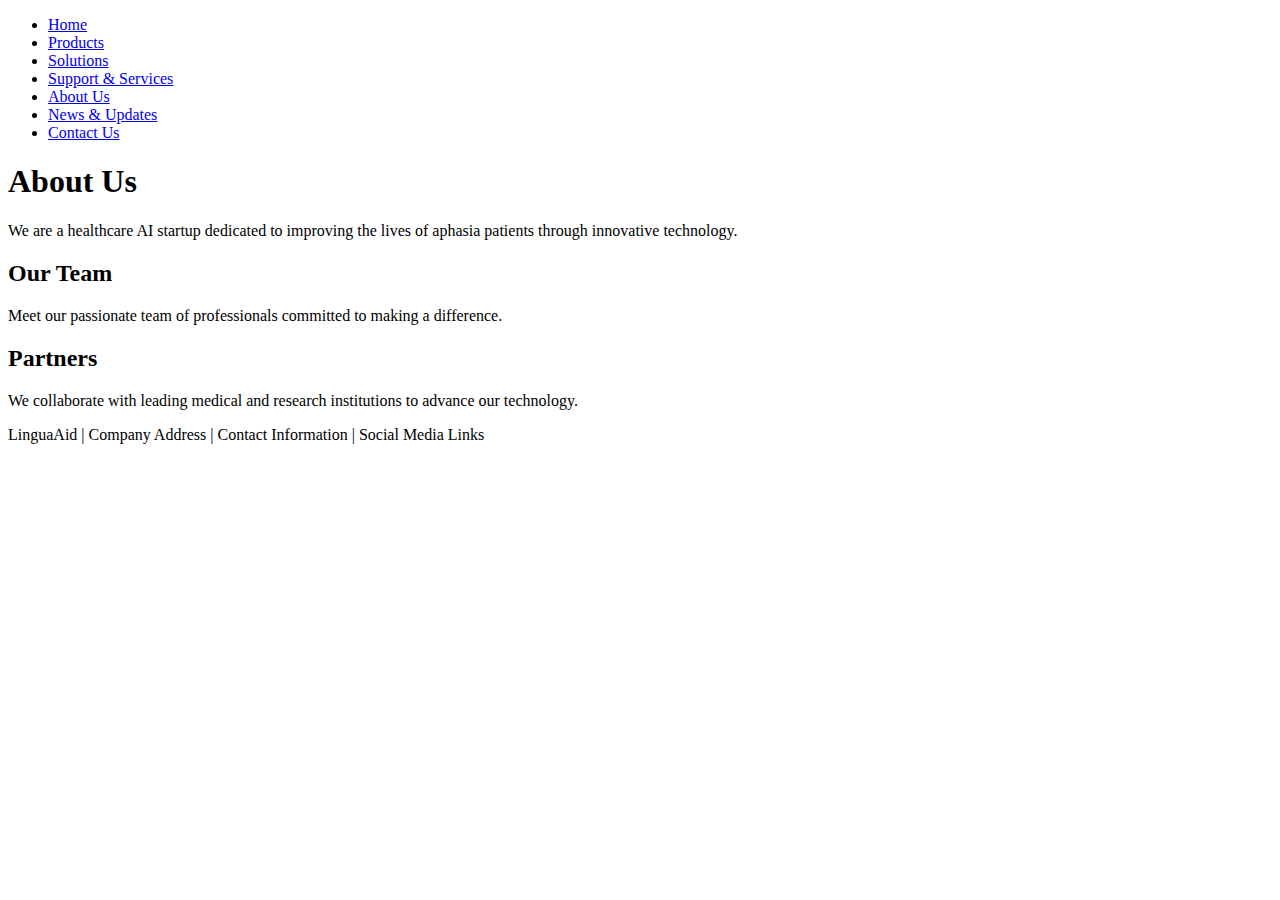
==== aboutus.html @ da6d15d7 "Update aboutus.html" ====
<!DOCTYPE html>
<html lang="en">
<head>
    <meta charset="UTF-8">
    <meta name="viewport" content="width=device-width, initial-scale=1.0">
    <title>About Us - LinguaAid</title>
    <link rel="stylesheet" href="css/styles.css">
</head>
<body>
    <header>
        <nav>
            <ul>
                <li><a href="index.html">Home</a></li>
                <li><a href="products.html">Products</a></li>
                <li><a href="solutions.html">Solutions</a></li>
                <li><a href="support.html">Support & Services</a></li>
                <li><a href="aboutus.html">About Us</a></li>
                <li><a href="news.html">News & Updates</a></li>
                <li><a href="contact.html">Contact Us</a></li>
            </ul>
        </nav>
    </header>
    <main>
        <section class="team-introduction">
            <h1>About Us</h1>
            <p>We are a healthcare AI startup dedicated to improving the lives of aphasia patients through innovative technology.</p>
            <h2>Our Team</h2>
            <p>Meet our passionate team of professionals committed to making a difference.</p>
            <!-- Add team member profiles here -->
        </section>
        <section class="partners">
            <h2>Partners</h2>
            <p>We collaborate with leading medical and research institutions to advance our technology.</p>
            <!-- Add partner logos here -->
        </section>
    </main>
    <footer>
        <p>LinguaAid | Company Address | Contact Information | Social Media Links</p>
    </footer>
</body>
</html>
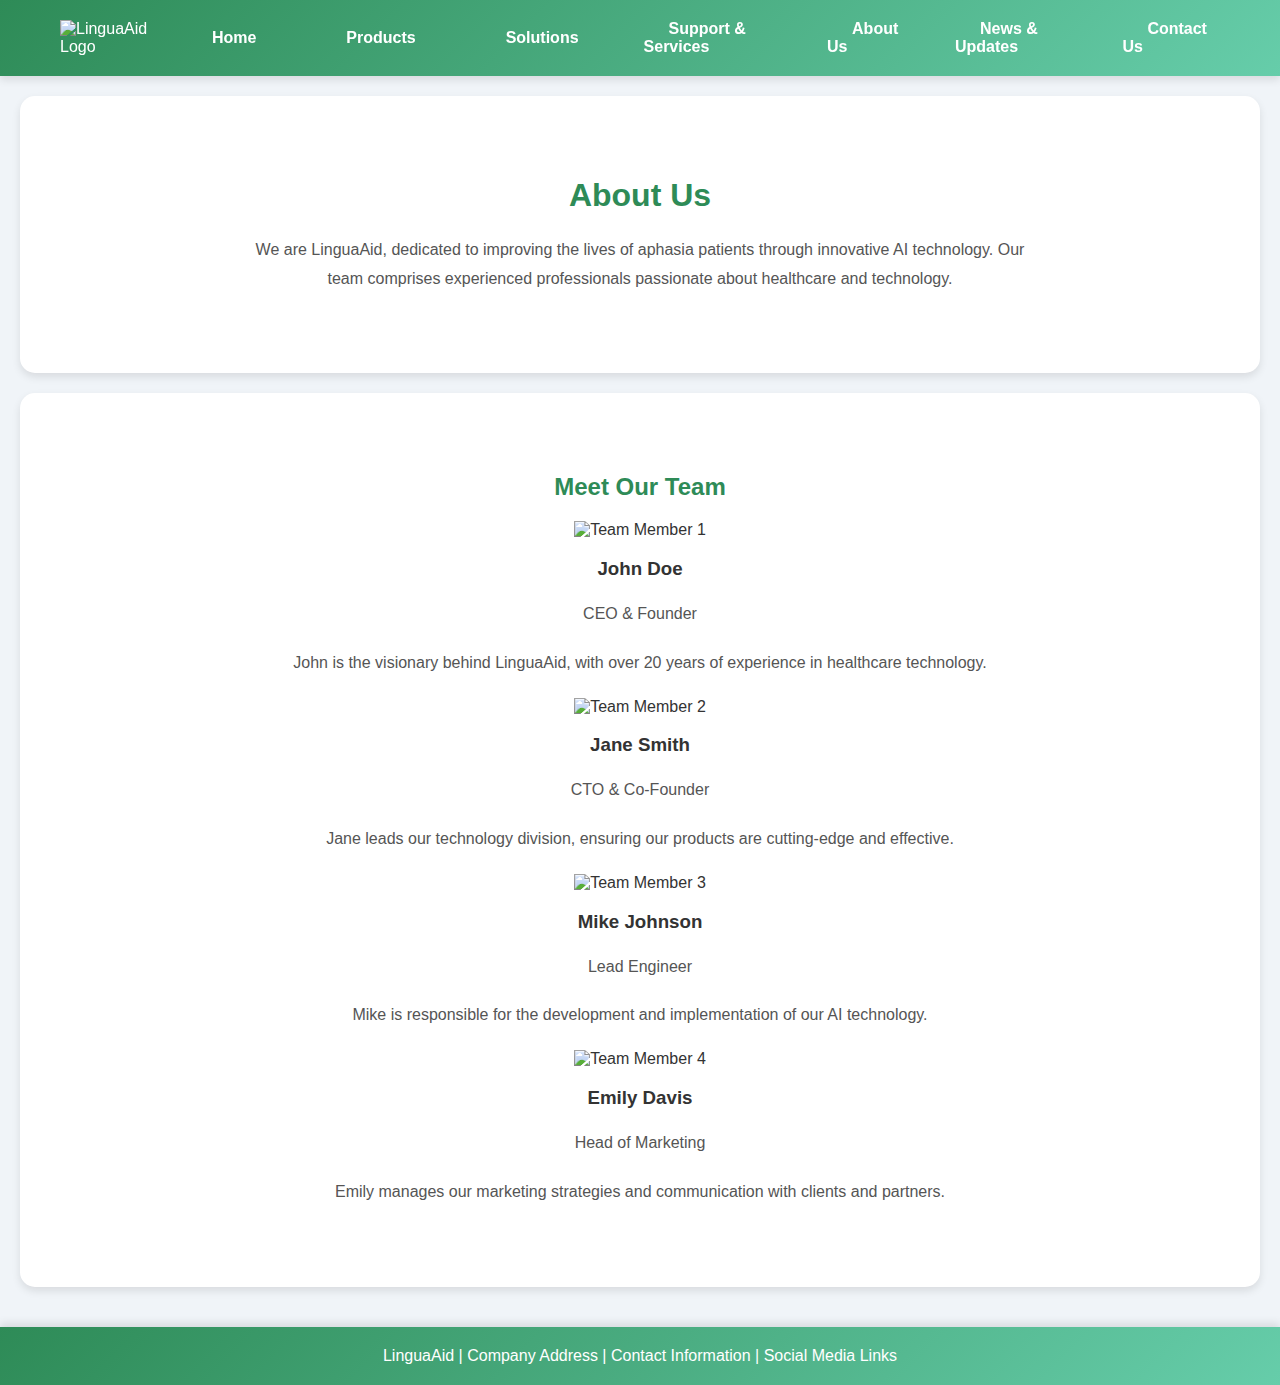
==== commit f0c4b240: "Update aboutus.html" ====
--- a/aboutus.html
+++ b/aboutus.html
@@ -8,6 +8,9 @@
 </head>
 <body>
     <header>
+        <div class="logo">
+            <img src="images/logo.png" alt="LinguaAid Logo">
+        </div>
         <nav>
             <ul>
                 <li><a href="index.html">Home</a></li>
@@ -21,17 +24,36 @@
         </nav>
     </header>
     <main>
-        <section class="team-introduction">
+        <section class="about-us">
             <h1>About Us</h1>
-            <p>We are a healthcare AI startup dedicated to improving the lives of aphasia patients through innovative technology.</p>
-            <h2>Our Team</h2>
-            <p>Meet our passionate team of professionals committed to making a difference.</p>
-            <!-- Add team member profiles here -->
+            <p>We are LinguaAid, dedicated to improving the lives of aphasia patients through innovative AI technology. Our team comprises experienced professionals passionate about healthcare and technology.</p>
         </section>
-        <section class="partners">
-            <h2>Partners</h2>
-            <p>We collaborate with leading medical and research institutions to advance our technology.</p>
-            <!-- Add partner logos here -->
+        <section class="team">
+            <h2>Meet Our Team</h2>
+            <div class="team-member">
+                <img src="images/team-member1.jpg" alt="Team Member 1">
+                <h3>John Doe</h3>
+                <p>CEO & Founder</p>
+                <p>John is the visionary behind LinguaAid, with over 20 years of experience in healthcare technology.</p>
+            </div>
+            <div class="team-member">
+                <img src="images/team-member2.jpg" alt="Team Member 2">
+                <h3>Jane Smith</h3>
+                <p>CTO & Co-Founder</p>
+                <p>Jane leads our technology division, ensuring our products are cutting-edge and effective.</p>
+            </div>
+            <div class="team-member">
+                <img src="images/team-member3.jpg" alt="Team Member 3">
+                <h3>Mike Johnson</h3>
+                <p>Lead Engineer</p>
+                <p>Mike is responsible for the development and implementation of our AI technology.</p>
+            </div>
+            <div class="team-member">
+                <img src="images/team-member4.jpg" alt="Team Member 4">
+                <h3>Emily Davis</h3>
+                <p>Head of Marketing</p>
+                <p>Emily manages our marketing strategies and communication with clients and partners.</p>
+            </div>
         </section>
     </main>
     <footer>
--- a/css/styles.css
+++ b/css/styles.css
@@ -0,0 +1,207 @@
+/* General styles for body and text */
+body {
+    font-family: 'Roboto', sans-serif;
+    margin: 0;
+    padding: 0;
+    background-color: #f0f4f8;
+    color: #333;
+}
+
+/* Header styles including logo and navigation */
+header {
+    background: linear-gradient(135deg, #2e8b57, #66cdaa); /* Sea green */
+    color: white;
+    padding: 20px 40px;
+    box-shadow: 0 4px 8px rgba(0, 0, 0, 0.1);
+    display: flex;
+    justify-content: space-between;
+    align-items: center;
+    position: sticky;
+    top: 0;
+    z-index: 1000;
+}
+
+.logo img {
+    max-height: 60px;
+    margin-left: 20px;
+}
+
+nav ul {
+    list-style-type: none;
+    margin: 0;
+    padding: 0;
+    display: flex;
+    align-items: center;
+}
+
+nav ul li {
+    margin: 0 20px;
+}
+
+nav ul li a {
+    color: white;
+    text-decoration: none;
+    font-weight: bold;
+    padding: 10px 25px;
+    border-radius: 30px;
+    transition: background-color 0.3s, color 0.3s, transform 0.3s;
+}
+
+nav ul li a:hover {
+    background-color: white;
+    color: #2e8b57;
+    transform: scale(1.1);
+}
+
+/* Section styles for main content */
+section {
+    padding: 60px 20px;
+    text-align: center;
+    background-color: white;
+    margin: 20px;
+    border-radius: 15px;
+    box-shadow: 0 4px 8px rgba(0, 0, 0, 0.1);
+    transition: transform 0.3s, box-shadow 0.3s;
+}
+
+section:hover {
+    transform: translateY(-10px);
+    box-shadow: 0 8px 16px rgba(0, 0, 0, 0.1);
+}
+
+section h1, section h2 {
+    color: #2e8b57;
+}
+
+section p {
+    color: #555;
+    line-height: 1.8;
+    margin: 20px 0;
+    max-width: 800px;
+    margin-left: auto;
+    margin-right: auto;
+}
+
+/* Footer styles */
+footer {
+    background: linear-gradient(135deg, #2e8b57, #66cdaa); /* Sea green */
+    color: white;
+    text-align: center;
+    padding: 20px 0;
+    margin-top: 40px;
+    box-shadow: 0 -4px 8px rgba(0, 0, 0, 0.1);
+}
+
+footer p {
+    margin: 0;
+    padding: 0;
+}
+
+/* Image styles for banners and product images */
+.banner img, .product img, .solution img {
+    max-width: 100%;
+    height: auto;
+    border-radius: 15px;
+    box-shadow: 0 6px 12px rgba(0, 0, 0, 0.1);
+    transition: transform 0.3s;
+}
+
+.banner img:hover, .product img:hover, .solution img:hover {
+    transform: scale(1.05);
+}
+
+/* Form styles */
+form {
+    display: flex;
+    flex-direction: column;
+    align-items: center;
+    margin: 20px 0;
+}
+
+form label {
+    margin-top: 10px;
+    color: #2e8b57;
+    font-weight: bold;
+}
+
+form input, form textarea {
+    margin-top: 5px;
+    padding: 15px;
+    width: 80%;
+    max-width: 600px;
+    border: 1px solid #ddd;
+    border-radius: 10px;
+    box-shadow: inset 0 1px 3px rgba(0, 0, 0, 0.1);
+    transition: border 0.3s, box-shadow 0.3s;
+}
+
+form input:focus, form textarea:focus {
+    border: 1px solid #2e8b57;
+    box-shadow: 0 0 5px rgba(46, 139, 87, 0.5);
+}
+
+form button {
+    margin-top: 20px;
+    padding: 15px 30px;
+    background-color: #2e8b57;
+    color: white;
+    border: none;
+    border-radius: 30px;
+    cursor: pointer;
+    transition: background-color 0.3s, transform 0.3s, box-shadow 0.3s;
+}
+
+form button:hover {
+    background-color: #66cdaa;
+    transform: translateY(-5px);
+    box-shadow: 0 6px 12px rgba(0, 0, 0, 0.1);
+}
+
+/* Additional styling for sections */
+.overview, .core-technology, .product-showcase, .testimonials, .product-overview, .key-features, .usage-guide, .medical-solutions, .home-solutions, .technical-support, .service-network, .download-center, .team-introduction, .partners, .news, .contact-information, .online-inquiry {
+    background: #fff;
+    border-radius: 15px;
+    padding: 40px;
+    box-shadow: 0 4px 8px rgba(0, 0, 0, 0.1);
+    transition: transform 0.3s, box-shadow 0.3s;
+}
+
+.overview:hover, .core-technology:hover, .product-showcase:hover, .testimonials:hover, .product-overview:hover, .key-features:hover, .usage-guide:hover, .medical-solutions:hover, .home-solutions:hover, .technical-support:hover, .service-network:hover, .download-center:hover, .team-introduction:hover, .partners:hover, .news:hover, .contact-information:hover, .online-inquiry:hover {
+    transform: translateY(-10px);
+    box-shadow: 0 8px 16px rgba(0, 0, 0, 0.1);
+}
+
+/* Animations */
+@keyframes fadeInUp {
+    from {
+        opacity: 0;
+        transform: translateY(20px);
+    }
+    to {
+        opacity: 1;
+        transform: translateY(0);
+    }
+}
+
+section {
+    animation: fadeInUp 0.6s ease-in-out;
+}
+
+/* Advanced hover effects */
+nav ul li a::before {
+    content: "";
+    position: absolute;
+    width: 100%;
+    height: 2px;
+    bottom: 0;
+    left: 0;
+    background-color: #2e8b57;
+    visibility: hidden;
+    transform: scaleX(0);
+    transition: all 0.3s ease-in-out;
+}
+
+nav ul li a:hover::before {
+    visibility: visible;
+    transform: scaleX
+}
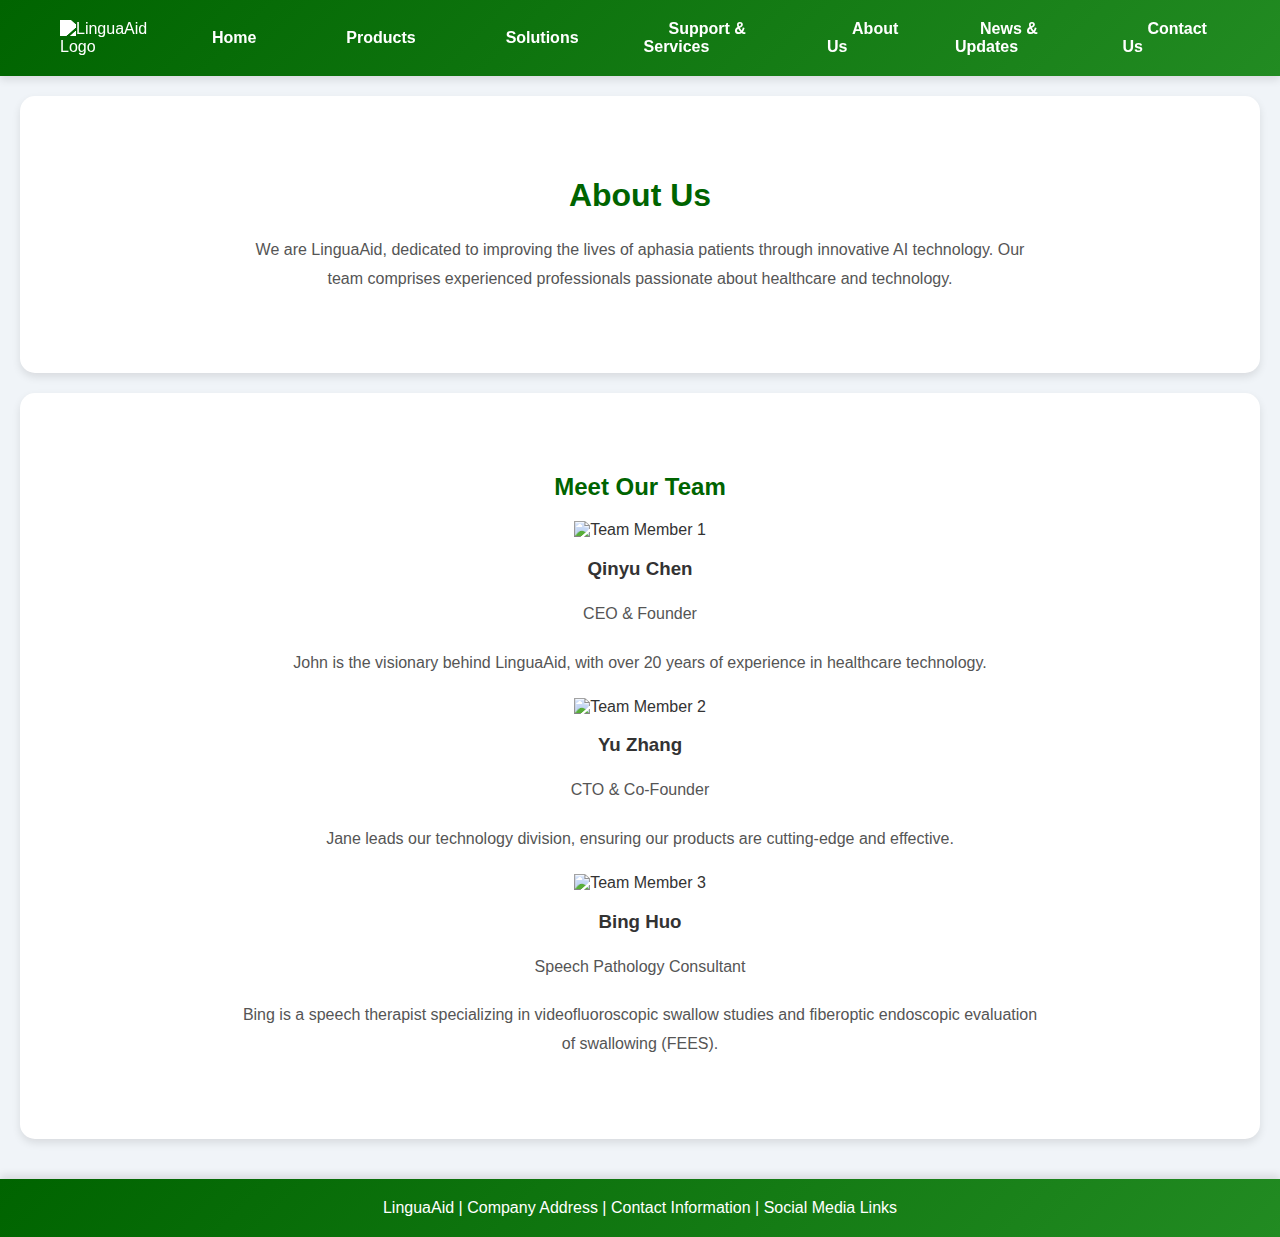
==== commit 3483193b: "Update aboutus.html" ====
--- a/aboutus.html
+++ b/aboutus.html
@@ -32,27 +32,21 @@
             <h2>Meet Our Team</h2>
             <div class="team-member">
                 <img src="images/team-member1.jpg" alt="Team Member 1">
-                <h3>John Doe</h3>
+                <h3>Qinyu Chen</h3>
                 <p>CEO & Founder</p>
                 <p>John is the visionary behind LinguaAid, with over 20 years of experience in healthcare technology.</p>
             </div>
             <div class="team-member">
                 <img src="images/team-member2.jpg" alt="Team Member 2">
-                <h3>Jane Smith</h3>
+                <h3>Yu Zhang</h3>
                 <p>CTO & Co-Founder</p>
                 <p>Jane leads our technology division, ensuring our products are cutting-edge and effective.</p>
             </div>
             <div class="team-member">
                 <img src="images/team-member3.jpg" alt="Team Member 3">
-                <h3>Mike Johnson</h3>
-                <p>Lead Engineer</p>
-                <p>Mike is responsible for the development and implementation of our AI technology.</p>
-            </div>
-            <div class="team-member">
-                <img src="images/team-member4.jpg" alt="Team Member 4">
-                <h3>Emily Davis</h3>
-                <p>Head of Marketing</p>
-                <p>Emily manages our marketing strategies and communication with clients and partners.</p>
+                <h3>Bing Huo</h3>
+                <p>Speech Pathology Consultant</p>
+                <p>Bing is a speech therapist specializing in videofluoroscopic swallow studies and fiberoptic endoscopic evaluation of swallowing (FEES).</p>
             </div>
         </section>
     </main>
--- a/css/styles.css
+++ b/css/styles.css
@@ -9,7 +9,7 @@
 
 /* Header styles including logo and navigation */
 header {
-    background: linear-gradient(135deg, #2e8b57, #66cdaa); /* Sea green */
+    background: linear-gradient(135deg, #006400, #228b22); /* Dark green */
     color: white;
     padding: 20px 40px;
     box-shadow: 0 4px 8px rgba(0, 0, 0, 0.1);
@@ -24,6 +24,7 @@
 .logo img {
     max-height: 60px;
     margin-left: 20px;
+    filter: brightness(0) invert(1); /* Adjust logo to blend with dark background */
 }
 
 nav ul {
@@ -49,7 +50,7 @@
 
 nav ul li a:hover {
     background-color: white;
-    color: #2e8b57;
+    color: #006400;
     transform: scale(1.1);
 }
 
@@ -70,7 +71,7 @@
 }
 
 section h1, section h2 {
-    color: #2e8b57;
+    color: #006400;
 }
 
 section p {
@@ -84,7 +85,7 @@
 
 /* Footer styles */
 footer {
-    background: linear-gradient(135deg, #2e8b57, #66cdaa); /* Sea green */
+    background: linear-gradient(135deg, #006400, #228b22); /* Dark green */
     color: white;
     text-align: center;
     padding: 20px 0;
@@ -120,7 +121,7 @@
 
 form label {
     margin-top: 10px;
-    color: #2e8b57;
+    color: #006400;
     font-weight: bold;
 }
 
@@ -136,14 +137,14 @@
 }
 
 form input:focus, form textarea:focus {
-    border: 1px solid #2e8b57;
-    box-shadow: 0 0 5px rgba(46, 139, 87, 0.5);
+    border: 1px solid #006400;
+    box-shadow: 0 0 5px rgba(0, 100, 0, 0.5);
 }
 
 form button {
     margin-top: 20px;
     padding: 15px 30px;
-    background-color: #2e8b57;
+    background-color: #006400;
     color: white;
     border: none;
     border-radius: 30px;
@@ -152,7 +153,7 @@
 }
 
 form button:hover {
-    background-color: #66cdaa;
+    background-color: #228b22;
     transform: translateY(-5px);
     box-shadow: 0 6px 12px rgba(0, 0, 0, 0.1);
 }
@@ -195,13 +196,10 @@
     height: 2px;
     bottom: 0;
     left: 0;
-    background-color: #2e8b57;
+    background-color: #006400;
     visibility: hidden;
     transform: scaleX(0);
     transition: all 0.3s ease-in-out;
 }
 
-nav ul li a:hover::before {
-    visibility: visible;
-    transform: scaleX
-}
+nav ul li a:hover
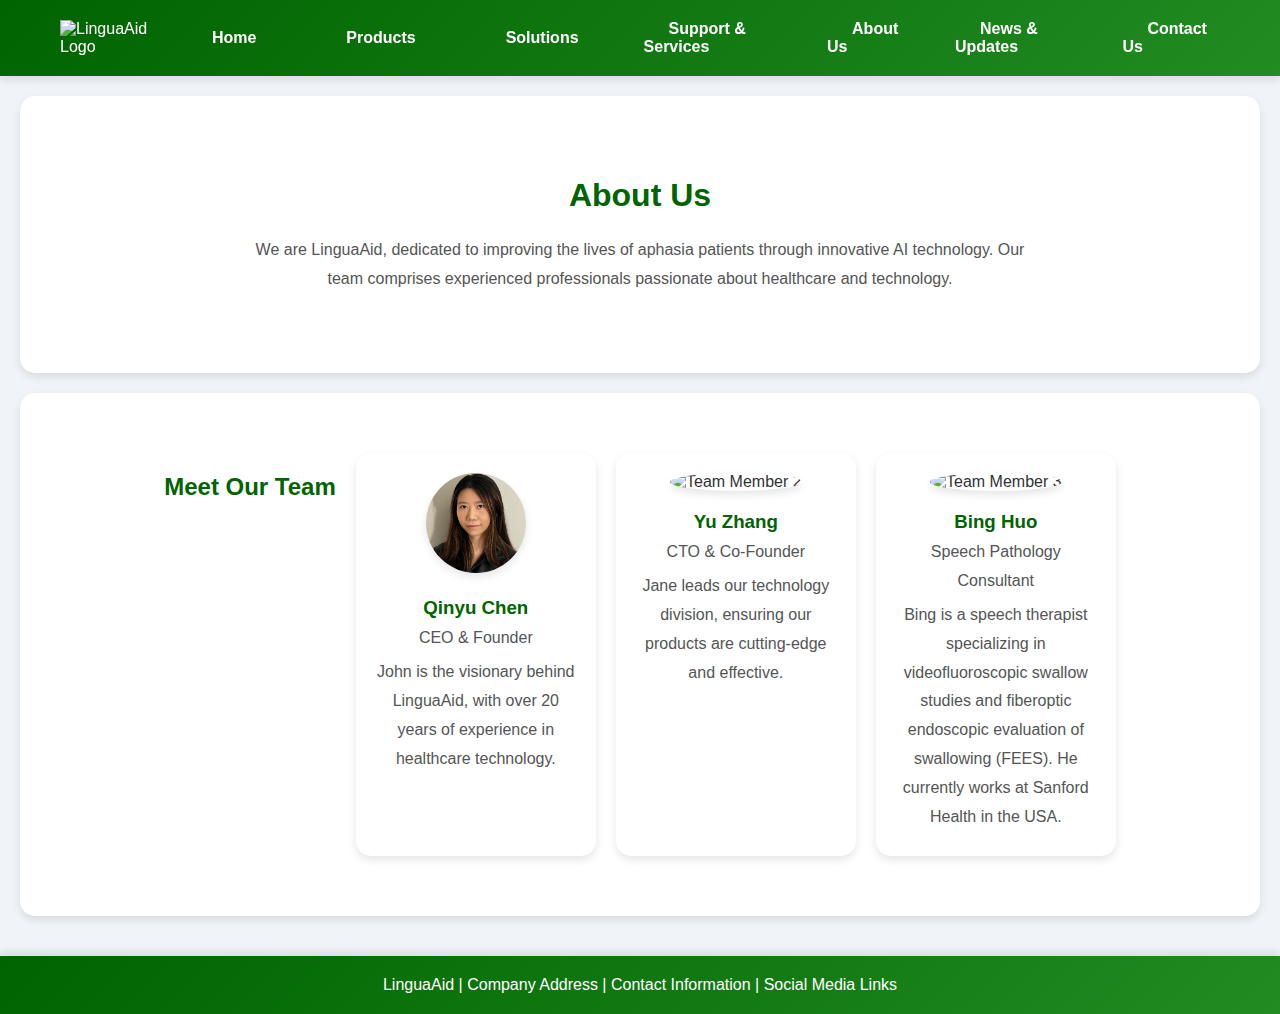
==== commit 1d991270: "Update aboutus.html" ====
--- a/aboutus.html
+++ b/aboutus.html
@@ -31,7 +31,7 @@
         <section class="team">
             <h2>Meet Our Team</h2>
             <div class="team-member">
-                <img src="images/team-member1.jpg" alt="Team Member 1">
+                <img src="images/qinyuchen.jpg" alt="Team Member 1">
                 <h3>Qinyu Chen</h3>
                 <p>CEO & Founder</p>
                 <p>John is the visionary behind LinguaAid, with over 20 years of experience in healthcare technology.</p>
@@ -46,7 +46,7 @@
                 <img src="images/team-member3.jpg" alt="Team Member 3">
                 <h3>Bing Huo</h3>
                 <p>Speech Pathology Consultant</p>
-                <p>Bing is a speech therapist specializing in videofluoroscopic swallow studies and fiberoptic endoscopic evaluation of swallowing (FEES).</p>
+                <p>Bing is a speech therapist specializing in videofluoroscopic swallow studies and fiberoptic endoscopic evaluation of swallowing (FEES). He currently works at Sanford Health in the USA.</p>
             </div>
         </section>
     </main>
--- a/css/styles.css
+++ b/css/styles.css
@@ -24,7 +24,6 @@
 .logo img {
     max-height: 60px;
     margin-left: 20px;
-    filter: brightness(0) invert(1); /* Adjust logo to blend with dark background */
 }
 
 nav ul {
@@ -81,6 +80,48 @@
     max-width: 800px;
     margin-left: auto;
     margin-right: auto;
+}
+
+/* Team section */
+.team {
+    display: flex;
+    flex-wrap: wrap;
+    justify-content: center;
+    gap: 20px;
+}
+
+.team-member {
+    background: white;
+    border-radius: 15px;
+    padding: 20px;
+    width: 200px;
+    box-shadow: 0 4px 8px rgba(0, 0, 0, 0.1);
+    transition: transform 0.3s, box-shadow 0.3s;
+    text-align: center;
+}
+
+.team-member img {
+    border-radius: 50%;
+    width: 100px;
+    height: 100px;
+    object-fit: cover;
+    box-shadow: 0 4px 8px rgba(0, 0, 0, 0.1);
+    margin-bottom: 10px;
+}
+
+.team-member:hover {
+    transform: translateY(-10px);
+    box-shadow: 0 8px 16px rgba(0, 0, 0, 0.1);
+}
+
+.team-member h3 {
+    color: #006400;
+    margin: 10px 0 5px 0;
+}
+
+.team-member p {
+    color: #555;
+    margin: 5px 0;
 }
 
 /* Footer styles */
@@ -159,47 +200,4 @@
 }
 
 /* Additional styling for sections */
-.overview, .core-technology, .product-showcase, .testimonials, .product-overview, .key-features, .usage-guide, .medical-solutions, .home-solutions, .technical-support, .service-network, .download-center, .team-introduction, .partners, .news, .contact-information, .online-inquiry {
-    background: #fff;
-    border-radius: 15px;
-    padding: 40px;
-    box-shadow: 0 4px 8px rgba(0, 0, 0, 0.1);
-    transition: transform 0.3s, box-shadow 0.3s;
-}
-
-.overview:hover, .core-technology:hover, .product-showcase:hover, .testimonials:hover, .product-overview:hover, .key-features:hover, .usage-guide:hover, .medical-solutions:hover, .home-solutions:hover, .technical-support:hover, .service-network:hover, .download-center:hover, .team-introduction:hover, .partners:hover, .news:hover, .contact-information:hover, .online-inquiry:hover {
-    transform: translateY(-10px);
-    box-shadow: 0 8px 16px rgba(0, 0, 0, 0.1);
-}
-
-/* Animations */
-@keyframes fadeInUp {
-    from {
-        opacity: 0;
-        transform: translateY(20px);
-    }
-    to {
-        opacity: 1;
-        transform: translateY(0);
-    }
-}
-
-section {
-    animation: fadeInUp 0.6s ease-in-out;
-}
-
-/* Advanced hover effects */
-nav ul li a::before {
-    content: "";
-    position: absolute;
-    width: 100%;
-    height: 2px;
-    bottom: 0;
-    left: 0;
-    background-color: #006400;
-    visibility: hidden;
-    transform: scaleX(0);
-    transition: all 0.3s ease-in-out;
-}
-
-nav ul li a:hover
+.overview, .core-technology, .product-showcase, .testimonials, .product-over
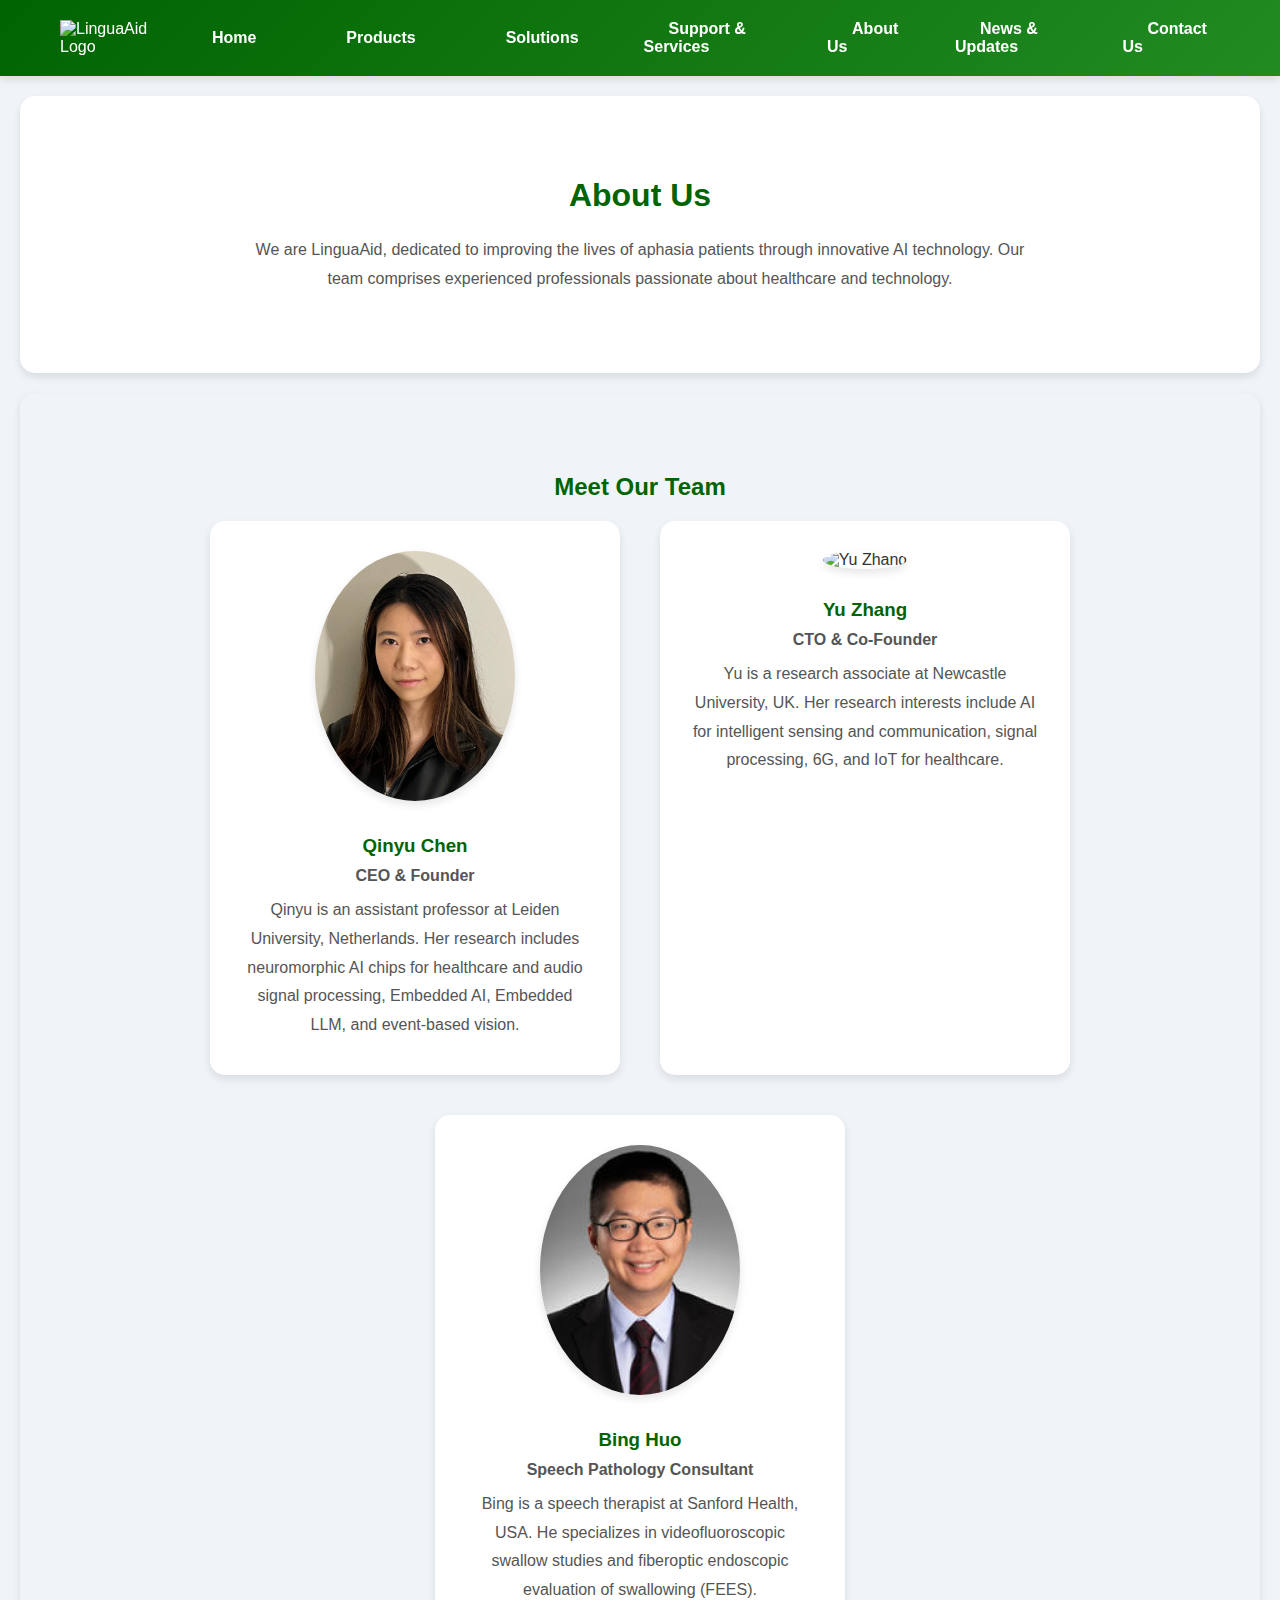
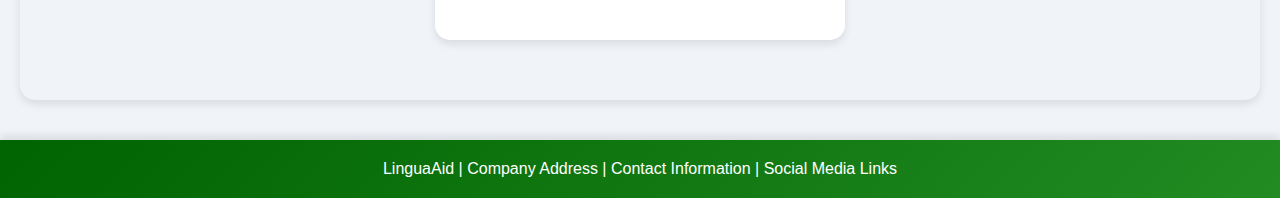
==== commit 956be0f5: "Update aboutus.html" ====
--- a/aboutus.html
+++ b/aboutus.html
@@ -30,23 +30,31 @@
         </section>
         <section class="team">
             <h2>Meet Our Team</h2>
-            <div class="team-member">
-                <img src="images/qinyuchen.jpg" alt="Team Member 1">
-                <h3>Qinyu Chen</h3>
-                <p>CEO & Founder</p>
-                <p>John is the visionary behind LinguaAid, with over 20 years of experience in healthcare technology.</p>
-            </div>
-            <div class="team-member">
-                <img src="images/team-member2.jpg" alt="Team Member 2">
-                <h3>Yu Zhang</h3>
-                <p>CTO & Co-Founder</p>
-                <p>Jane leads our technology division, ensuring our products are cutting-edge and effective.</p>
-            </div>
-            <div class="team-member">
-                <img src="images/team-member3.jpg" alt="Team Member 3">
-                <h3>Bing Huo</h3>
-                <p>Speech Pathology Consultant</p>
-                <p>Bing is a speech therapist specializing in videofluoroscopic swallow studies and fiberoptic endoscopic evaluation of swallowing (FEES). He currently works at Sanford Health in the USA.</p>
+            <div class="team-container">
+                <div class="team-member">
+                    <img src="images/qinyuchen.jpg" alt="Qinyu Chen">
+                    <div class="member-info">
+                        <h3>Qinyu Chen</h3>
+                        <p><strong>CEO & Founder</strong></p>
+                        <p>Qinyu is an assistant professor at Leiden University, Netherlands. Her research includes neuromorphic AI chips for healthcare and audio signal processing, Embedded AI, Embedded LLM, and event-based vision.</p>
+                    </div>
+                </div>
+                <div class="team-member">
+                    <img src="images/yuzhang.jpg" alt="Yu Zhang">
+                    <div class="member-info">
+                        <h3>Yu Zhang</h3>
+                        <p><strong>CTO & Co-Founder</strong></p>
+                        <p>Yu is a research associate at Newcastle University, UK. Her research interests include AI for intelligent sensing and communication, signal processing, 6G, and IoT for healthcare.</p>
+                    </div>
+                </div>
+                <div class="team-member">
+                    <img src="images/binghuo.jpg" alt="Bing Huo">
+                    <div class="member-info">
+                        <h3>Bing Huo</h3>
+                        <p><strong>Speech Pathology Consultant</strong></p>
+                        <p>Bing is a speech therapist at Sanford Health, USA. He specializes in videofluoroscopic swallow studies and fiberoptic endoscopic evaluation of swallowing (FEES).</p>
+                    </div>
+                </div>
             </div>
         </section>
     </main>
--- a/css/styles.css
+++ b/css/styles.css
@@ -84,17 +84,23 @@
 
 /* Team section */
 .team {
+    padding: 60px 20px;
+    text-align: center;
+    background-color: #f0f4f8;
+}
+
+.team-container {
     display: flex;
     flex-wrap: wrap;
     justify-content: center;
-    gap: 20px;
+    gap: 40px;
 }
 
 .team-member {
     background: white;
     border-radius: 15px;
-    padding: 20px;
-    width: 200px;
+    padding: 30px;
+    width: 350px; /* Increased width */
     box-shadow: 0 4px 8px rgba(0, 0, 0, 0.1);
     transition: transform 0.3s, box-shadow 0.3s;
     text-align: center;
@@ -102,11 +108,11 @@
 
 .team-member img {
     border-radius: 50%;
-    width: 100px;
-    height: 100px;
+    width: 200px; /* Increased size */
+    height: 250px; /* Increased size */
     object-fit: cover;
     box-shadow: 0 4px 8px rgba(0, 0, 0, 0.1);
-    margin-bottom: 10px;
+    margin-bottom: 20px;
 }
 
 .team-member:hover {
@@ -196,8 +202,4 @@
 form button:hover {
     background-color: #228b22;
     transform: translateY(-5px);
-    box-shadow: 0 6px 12px rgba(0, 0, 0, 0.1);
-}
-
-/* Additional styling for sections */
-.overview, .core-technology, .product-showcase, .testimonials, .product-over
+    box-shadow: 0 6
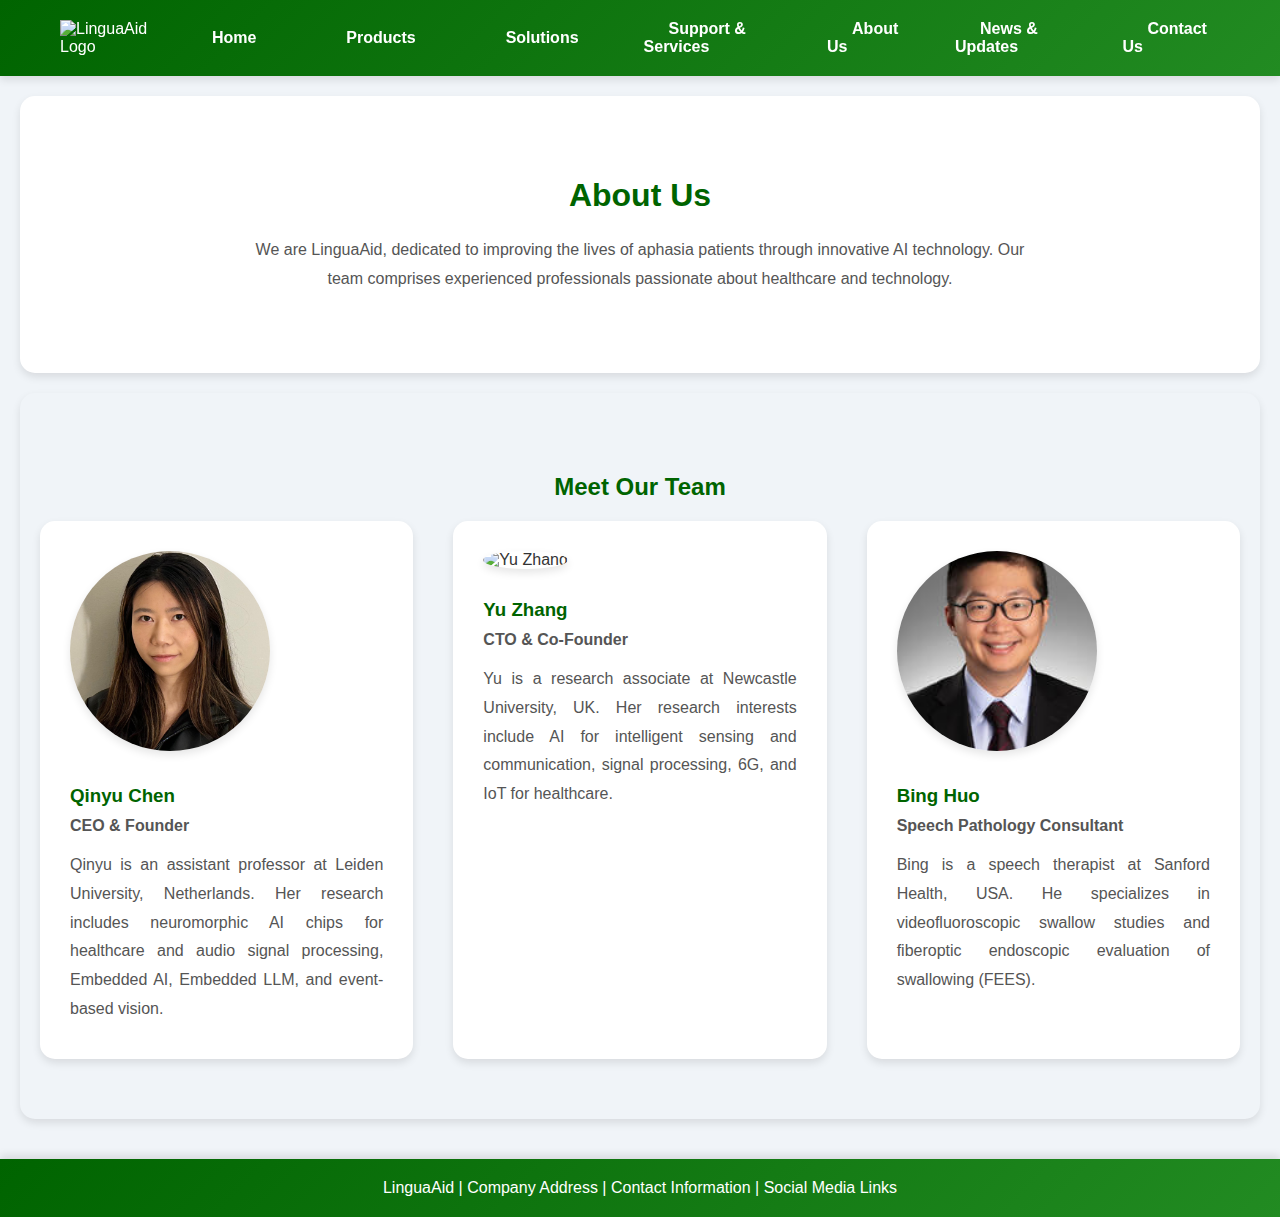
==== commit f826577c: "Update aboutus.html" ====
--- a/aboutus.html
+++ b/aboutus.html
@@ -33,27 +33,21 @@
             <div class="team-container">
                 <div class="team-member">
                     <img src="images/qinyuchen.jpg" alt="Qinyu Chen">
-                    <div class="member-info">
-                        <h3>Qinyu Chen</h3>
-                        <p><strong>CEO & Founder</strong></p>
-                        <p>Qinyu is an assistant professor at Leiden University, Netherlands. Her research includes neuromorphic AI chips for healthcare and audio signal processing, Embedded AI, Embedded LLM, and event-based vision.</p>
-                    </div>
+                    <h3>Qinyu Chen</h3>
+                    <p><strong>CEO & Founder</strong></p>
+                    <p>Qinyu is an assistant professor at Leiden University, Netherlands. Her research includes neuromorphic AI chips for healthcare and audio signal processing, Embedded AI, Embedded LLM, and event-based vision.</p>
                 </div>
                 <div class="team-member">
                     <img src="images/yuzhang.jpg" alt="Yu Zhang">
-                    <div class="member-info">
-                        <h3>Yu Zhang</h3>
-                        <p><strong>CTO & Co-Founder</strong></p>
-                        <p>Yu is a research associate at Newcastle University, UK. Her research interests include AI for intelligent sensing and communication, signal processing, 6G, and IoT for healthcare.</p>
-                    </div>
+                    <h3>Yu Zhang</h3>
+                    <p><strong>CTO & Co-Founder</strong></p>
+                    <p>Yu is a research associate at Newcastle University, UK. Her research interests include AI for intelligent sensing and communication, signal processing, 6G, and IoT for healthcare.</p>
                 </div>
                 <div class="team-member">
                     <img src="images/binghuo.jpg" alt="Bing Huo">
-                    <div class="member-info">
-                        <h3>Bing Huo</h3>
-                        <p><strong>Speech Pathology Consultant</strong></p>
-                        <p>Bing is a speech therapist at Sanford Health, USA. He specializes in videofluoroscopic swallow studies and fiberoptic endoscopic evaluation of swallowing (FEES).</p>
-                    </div>
+                    <h3>Bing Huo</h3>
+                    <p><strong>Speech Pathology Consultant</strong></p>
+                    <p>Bing is a speech therapist at Sanford Health, USA. He specializes in videofluoroscopic swallow studies and fiberoptic endoscopic evaluation of swallowing (FEES).</p>
                 </div>
             </div>
         </section>
--- a/css/styles.css
+++ b/css/styles.css
@@ -91,7 +91,6 @@
 
 .team-container {
     display: flex;
-    flex-wrap: wrap;
     justify-content: center;
     gap: 40px;
 }
@@ -100,16 +99,16 @@
     background: white;
     border-radius: 15px;
     padding: 30px;
-    width: 350px; /* Increased width */
+    width: 350px;
     box-shadow: 0 4px 8px rgba(0, 0, 0, 0.1);
     transition: transform 0.3s, box-shadow 0.3s;
-    text-align: center;
+    text-align: left;
 }
 
 .team-member img {
     border-radius: 50%;
-    width: 200px; /* Increased size */
-    height: 250px; /* Increased size */
+    width: 200px;
+    height: 200px;
     object-fit: cover;
     box-shadow: 0 4px 8px rgba(0, 0, 0, 0.1);
     margin-bottom: 20px;
@@ -128,6 +127,13 @@
 .team-member p {
     color: #555;
     margin: 5px 0;
+    text-align: justify;
+}
+
+.team-member p strong {
+    display: block;
+    margin-bottom: 10px;
+    font-weight: bold;
 }
 
 /* Footer styles */
@@ -193,13 +199,4 @@
     padding: 15px 30px;
     background-color: #006400;
     color: white;
-    border: none;
-    border-radius: 30px;
-    cursor: pointer;
-    transition: background-color 0.3s, transform 0.3s, box-shadow 0.3s;
-}
-
-form button:hover {
-    background-color: #228b22;
-    transform: translateY(-5px);
-    box-shadow: 0 6
+    border:
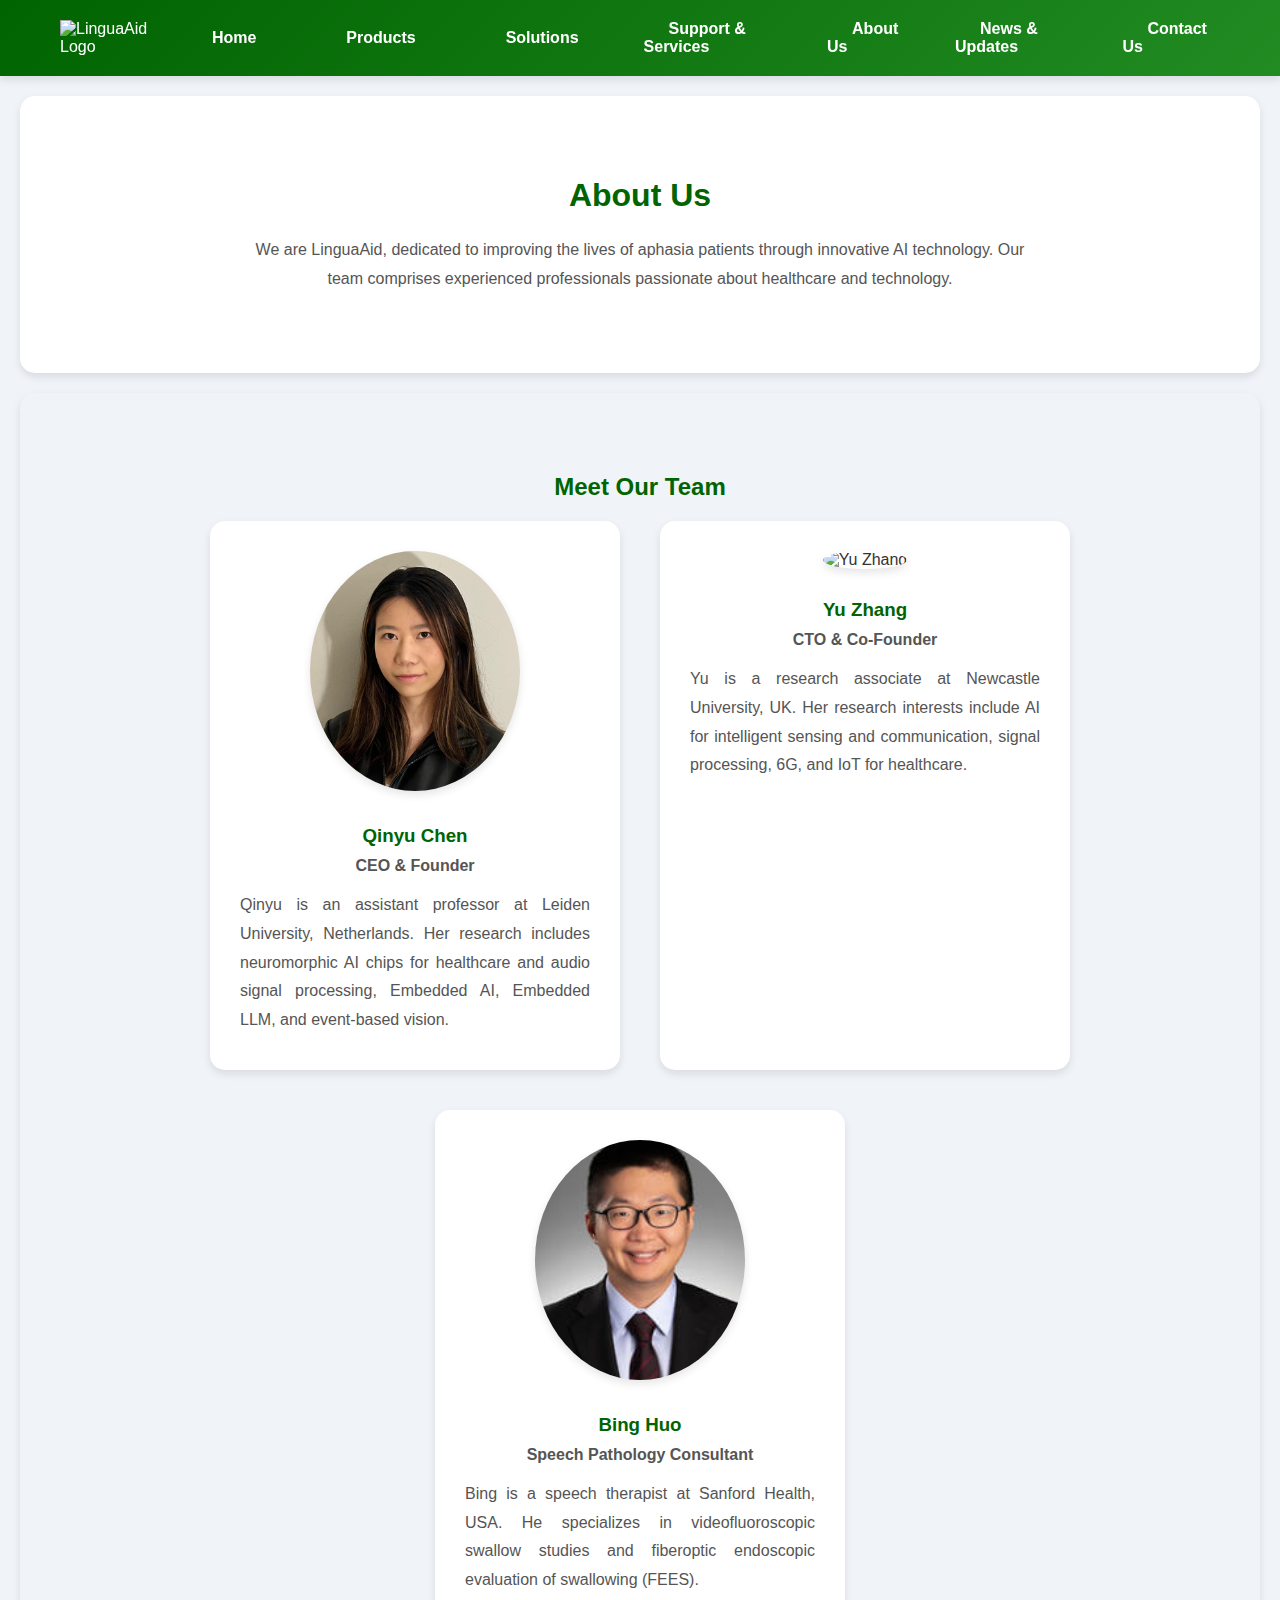
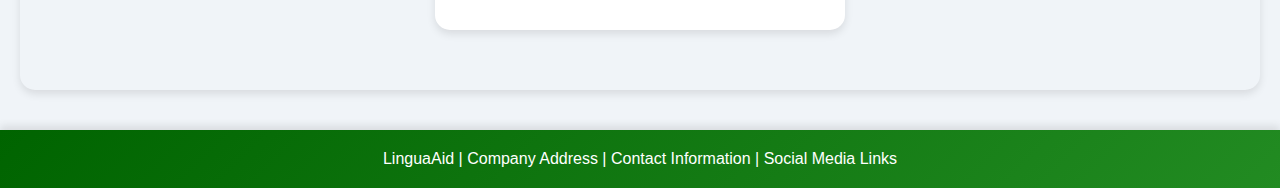
==== commit eb369aaa: "Update aboutus.html" ====
--- a/aboutus.html
+++ b/aboutus.html
@@ -33,21 +33,27 @@
             <div class="team-container">
                 <div class="team-member">
                     <img src="images/qinyuchen.jpg" alt="Qinyu Chen">
-                    <h3>Qinyu Chen</h3>
-                    <p><strong>CEO & Founder</strong></p>
-                    <p>Qinyu is an assistant professor at Leiden University, Netherlands. Her research includes neuromorphic AI chips for healthcare and audio signal processing, Embedded AI, Embedded LLM, and event-based vision.</p>
+                    <div class="member-info">
+                        <h3>Qinyu Chen</h3>
+                        <p><strong>CEO & Founder</strong></p>
+                        <p>Qinyu is an assistant professor at Leiden University, Netherlands. Her research includes neuromorphic AI chips for healthcare and audio signal processing, Embedded AI, Embedded LLM, and event-based vision.</p>
+                    </div>
                 </div>
                 <div class="team-member">
                     <img src="images/yuzhang.jpg" alt="Yu Zhang">
-                    <h3>Yu Zhang</h3>
-                    <p><strong>CTO & Co-Founder</strong></p>
-                    <p>Yu is a research associate at Newcastle University, UK. Her research interests include AI for intelligent sensing and communication, signal processing, 6G, and IoT for healthcare.</p>
+                    <div class="member-info">
+                        <h3>Yu Zhang</h3>
+                        <p><strong>CTO & Co-Founder</strong></p>
+                        <p>Yu is a research associate at Newcastle University, UK. Her research interests include AI for intelligent sensing and communication, signal processing, 6G, and IoT for healthcare.</p>
+                    </div>
                 </div>
                 <div class="team-member">
                     <img src="images/binghuo.jpg" alt="Bing Huo">
-                    <h3>Bing Huo</h3>
-                    <p><strong>Speech Pathology Consultant</strong></p>
-                    <p>Bing is a speech therapist at Sanford Health, USA. He specializes in videofluoroscopic swallow studies and fiberoptic endoscopic evaluation of swallowing (FEES).</p>
+                    <div class="member-info">
+                        <h3>Bing Huo</h3>
+                        <p><strong>Speech Pathology Consultant</strong></p>
+                        <p>Bing is a speech therapist at Sanford Health, USA. He specializes in videofluoroscopic swallow studies and fiberoptic endoscopic evaluation of swallowing (FEES).</p>
+                    </div>
                 </div>
             </div>
         </section>
--- a/css/styles.css
+++ b/css/styles.css
@@ -91,6 +91,7 @@
 
 .team-container {
     display: flex;
+    flex-wrap: wrap;
     justify-content: center;
     gap: 40px;
 }
@@ -99,16 +100,16 @@
     background: white;
     border-radius: 15px;
     padding: 30px;
-    width: 350px;
+    width: 350px; /* Increased width */
     box-shadow: 0 4px 8px rgba(0, 0, 0, 0.1);
     transition: transform 0.3s, box-shadow 0.3s;
-    text-align: left;
+    text-align: center;
 }
 
 .team-member img {
     border-radius: 50%;
-    width: 200px;
-    height: 200px;
+    width: 210px; /* Increased size */
+    height: 240px; /* Increased size */
     object-fit: cover;
     box-shadow: 0 4px 8px rgba(0, 0, 0, 0.1);
     margin-bottom: 20px;
@@ -127,13 +128,13 @@
 .team-member p {
     color: #555;
     margin: 5px 0;
-    text-align: justify;
+    text-align: justify; /* Justified text */
 }
 
 .team-member p strong {
     display: block;
     margin-bottom: 10px;
-    font-weight: bold;
+    text-align: center;
 }
 
 /* Footer styles */
@@ -199,4 +200,7 @@
     padding: 15px 30px;
     background-color: #006400;
     color: white;
-    border:
+    border: none;
+    border-radius: 30px;
+    cursor: pointer;
+    transition: background-color 0.3s, transform
